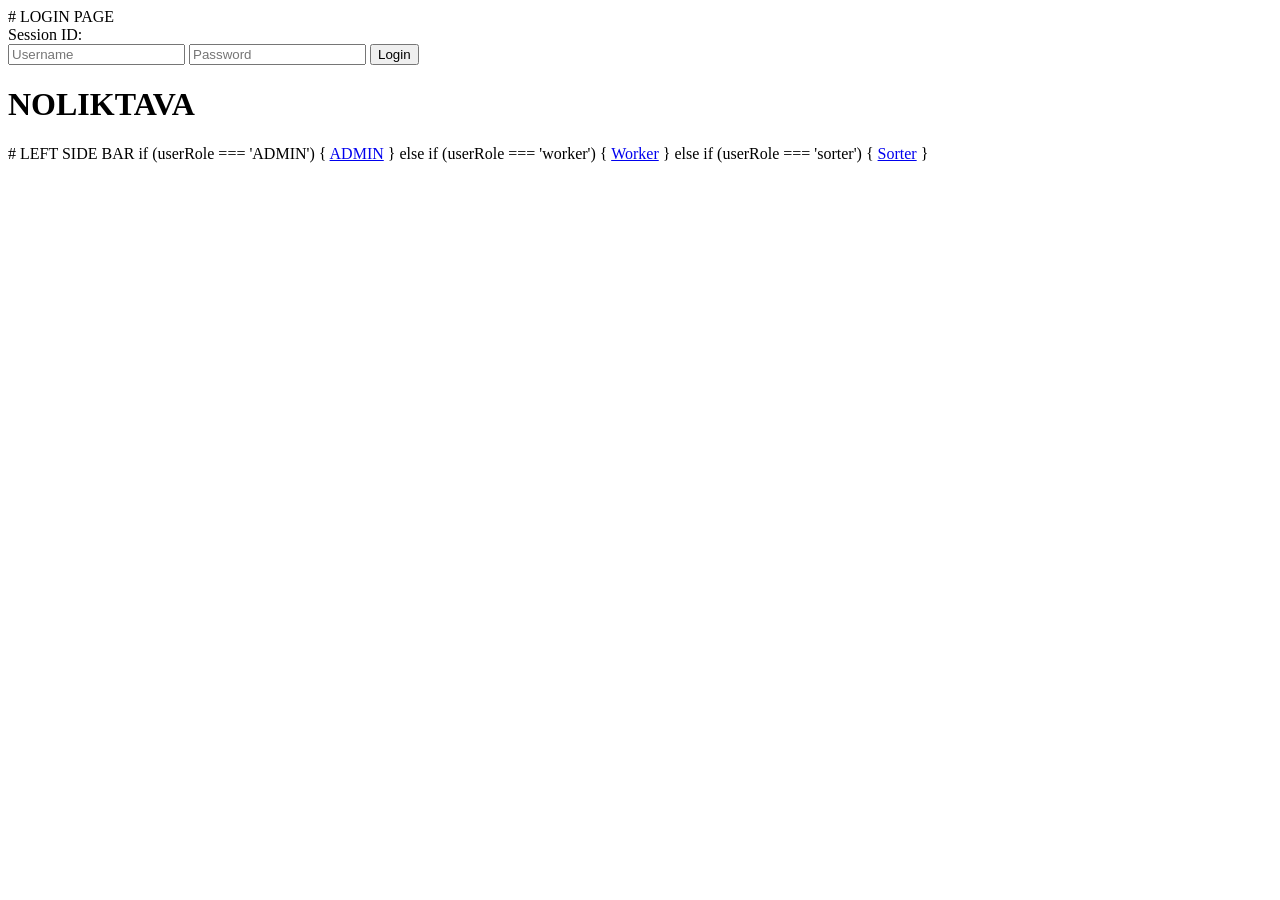
==== INDEX.html @ 9210faa2 "Add initial project files including HTML, CSS, JS, and launch configuration" ====
<!DOCTYPE html>
<html lang="en">
    <head>
        <meta charset="UTF-8" />
        <meta name="viewport" content="width=device-width, initial-scale=1.0" />
        <title>NOLIKTAVA</title>
        <link rel="stylesheet" href="CSS.css" />
    </head>
    <body>
        # LOGIN PAGE
        <div class="login-container">
            Session ID: <span id="sessionId"></span>
            <form id="loginForm">
                <input type="text" id="username" placeholder="Username" required />
                <input type="password" id="password" placeholder="Password" required />
                <button type="submit">Login</button>
            </form>
            <div id="loginError" class="error-message"></div>
        </div>
        
        <div class="container">
            <h1>NOLIKTAVA</h1>
            <div class="ADMIN">
            <div class="Worker">
            <div class="Sorter">
            # LEFT SIDE BAR
            if (userRole === 'ADMIN') {
                <a href="IMG\ADMIN.png">ADMIN</a>
            } else if (userRole === 'worker') {
                <a href="WORKER.png">Worker</a>
            } else if (userRole === 'sorter') {
                <a href="SORTER.png">Sorter</a>
            }
            </div>
            </div>
        </div>
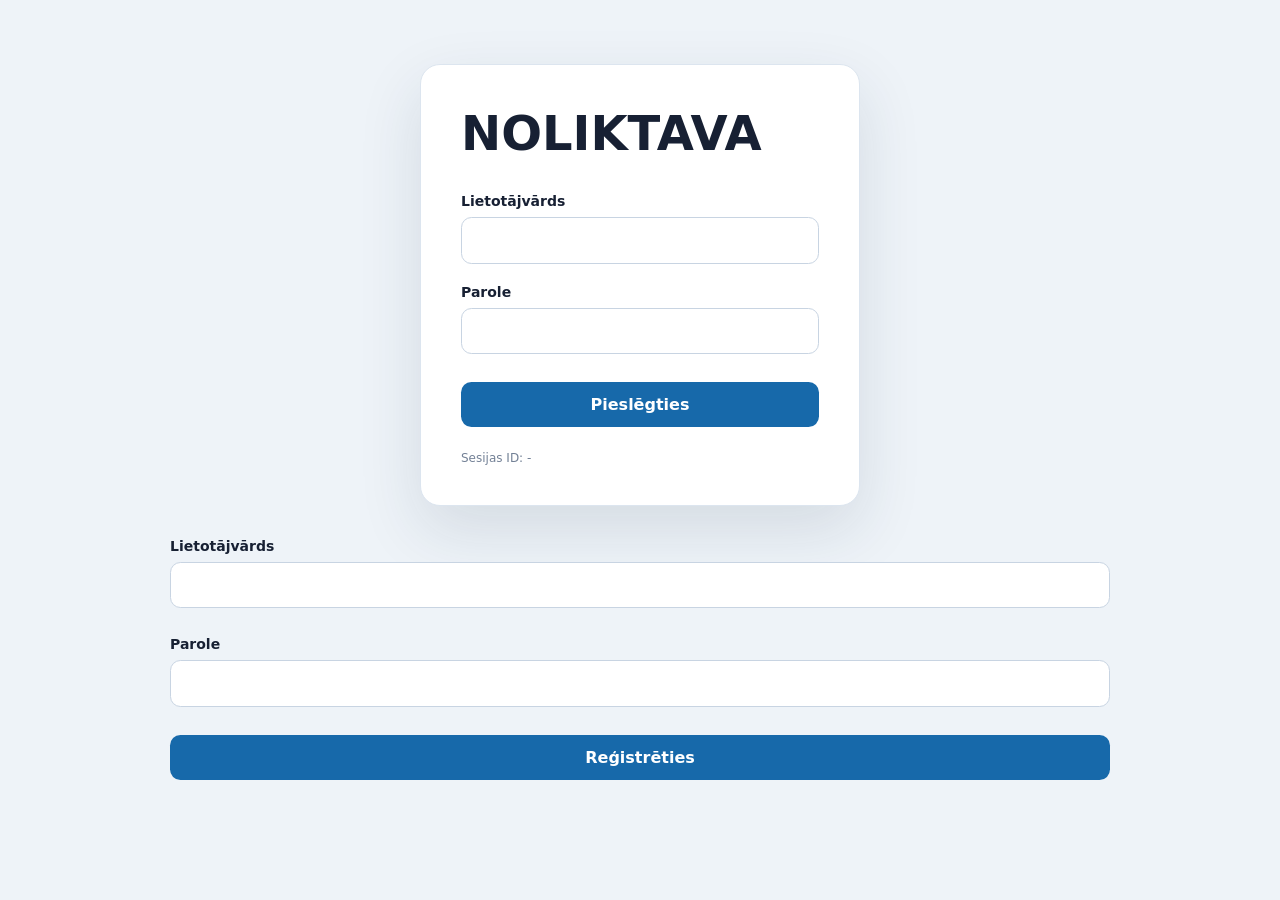
==== commit 1bc52c68: "Refactor login page and add role based navigation" ====
--- a/INDEX.html
+++ b/INDEX.html
@@ -1,36 +1,61 @@
 <!DOCTYPE html>
-<html lang="en">
+<html lang="lv">
     <head>
         <meta charset="UTF-8" />
         <meta name="viewport" content="width=device-width, initial-scale=1.0" />
-        <title>NOLIKTAVA</title>
+        <meta name="description" content="Noliktavas vadības sistēma" />
+        <title>Noliktava</title>
         <link rel="stylesheet" href="CSS.css" />
+        <script type="module" src="LOGIC.js" defer></script>
     </head>
     <body>
-        # LOGIN PAGE
-        <div class="login-container">
-            Session ID: <span id="sessionId"></span>
-            <form id="loginForm">
-                <input type="text" id="username" placeholder="Username" required />
-                <input type="password" id="password" placeholder="Password" required />
-                <button type="submit">Login</button>
-            </form>
-            <div id="loginError" class="error-message"></div>
-        </div>
-        
-        <div class="container">
-            <h1>NOLIKTAVA</h1>
-            <div class="ADMIN">
-            <div class="Worker">
-            <div class="Sorter">
-            # LEFT SIDE BAR
-            if (userRole === 'ADMIN') {
-                <a href="IMG\ADMIN.png">ADMIN</a>
-            } else if (userRole === 'worker') {
-                <a href="WORKER.png">Worker</a>
-            } else if (userRole === 'sorter') {
-                <a href="SORTER.png">Sorter</a>
-            }
-            </div>
-            </div>
-        </div>+        <main class="app-shell">
+            <section class="login-card" aria-labelledby="page-title">
+                <h1 id="page-title">NOLIKTAVA</h1>
+
+                <form id="loginForm" novalidate>
+                    <label for="username">Lietotājvārds</label>
+                    <input type="text" id="username" name="username" autocomplete="username" required />
+
+                    <label for="password">Parole</label>
+                    <input type="password" id="password" name="password" autocomplete="current-password" required />
+
+                    <button type="submit">Pieslēgties</button>
+                </form>
+
+                <p id="loginError" class="message error-message" role="alert" hidden></p>
+                <p class="session-label">Sesijas ID: <output id="sessionId">-</output></p>
+            </section>
+
+
+
+                <form id="REGISTER" .hidden = true, novalidate>
+                    <label for="registerUsername">Lietotājvārds</label>
+                    <input type="text" id="registerUsername" name="registerUsername" autocomplete="username" required />
+                    <if (!username || !password) {showError("Ievadiet lietotājvārdu un paroli.");return;}>  </if>
+                    <div id="registerError" class="message error-message" role="alert" hidden></div>
+
+                    <label for="registerPassword">Parole</label>
+                    <input type="password" id="registerPassword" name="registerPassword" autocomplete="current-password" required />
+
+                    <button type="submit">Reģistrēties</button>
+                </form>
+
+
+
+            <section id="dashboard" class="dashboard" aria-labelledby="dashboard-title" hidden>
+                <header class="dashboard-header">
+                    <div>
+                        <p class="eyebrow">Vadību Panelis</p>
+                        <h2 id="dashboard-title">Sveicināti, <span id="userName"></span>!</h2>
+                    </div>
+                    <button id="logoutButton" class="button-secondary" type="button">Izrakstīties</button>
+                </header>
+
+                <nav aria-label="Lomas izvēlne">
+                    <ul id="roleNavigation" class="role-grid"></ul>
+                </nav>
+            </section>
+        </main>
+    </body>
+</html>
--- a/CSS.css
+++ b/CSS.css
@@ -0,0 +1,212 @@
+:root {
+    color-scheme: light;
+    font-family: Inter, ui-sans-serif, system-ui, -apple-system, BlinkMacSystemFont, "Segoe UI", sans-serif;
+    color: #172033;
+    background: #eef3f8;
+    font-synthesis: none;
+}
+
+* {box-sizing: border-box;}
+
+body {
+    margin: 0;
+    min-width: 320px;
+}
+
+button,
+input {
+    font: inherit;
+}
+
+button {
+    border: 0;
+    border-radius: 0.65rem;
+    cursor: pointer;
+    font-weight: 700;
+    padding: 0.8rem 1rem;
+    transition: transform 160ms ease, box-shadow 160ms ease, background 160ms ease;
+}
+
+button:hover {
+    transform: translateY(-1px);
+}
+
+button:focus-visible,
+input:focus-visible {
+    outline: 3px solid #91c8ff;
+    outline-offset: 2px;
+}
+
+.app-shell {
+    margin: 0 auto;
+    max-width: 980px;
+    padding: 4rem 1.25rem;
+}
+
+.login-card,
+.dashboard {
+    background: #fff;
+    border: 1px solid #dce5ef;
+    border-radius: 1.25rem;
+    box-shadow: 0 1.5rem 4rem rgb(26 47 74 / 12%);
+}
+
+.login-card {
+    margin: 0 auto;
+    max-width: 440px;
+    padding: 2.5rem;
+}
+
+.eyebrow {
+    color: #2769a6;
+    font-size: 0.75rem;
+    font-weight: 800;
+    letter-spacing: 0.12em;
+    margin: 0 0 0.5rem;
+    text-transform: uppercase;
+}
+
+h1,
+h2,
+p {
+    margin-top: 0;
+}
+
+h1 {
+    font-size: clamp(2rem, 5vw, 3rem);
+    margin-bottom: 0.75rem;
+}
+
+h2 {
+    margin-bottom: 0;
+}
+
+.intro {
+    color: #58677b;
+    line-height: 1.6;
+}
+
+form {
+    display: grid;
+    gap: 0.5rem;
+    margin-top: 2rem;
+}
+
+label {
+    font-size: 0.875rem;
+    font-weight: 700;
+}
+
+input {
+    border: 1px solid #c8d4e2;
+    border-radius: 0.65rem;
+    margin-bottom: 0.75rem;
+    padding: 0.8rem 0.9rem;
+}
+
+form button {
+    background: #1769aa;
+    color: #fff;
+    margin-top: 0.5rem;
+}
+
+form button:hover {
+    background: #12598f;
+    box-shadow: 0 0.5rem 1rem rgb(23 105 170 / 22%);
+}
+
+.message {
+    border-radius: 0.5rem;
+    margin: 1rem 0 0;
+    padding: 0.75rem;
+}
+
+.error-message {
+    background: #fff0f0;
+    color: #a42626;
+}
+
+.session-label {
+    color: #738196;
+    font-size: 0.75rem;
+    margin: 1.5rem 0 0;
+}
+
+.dashboard {
+    padding: 2rem;
+}
+
+.dashboard-header {
+    align-items: flex-start;
+    border-bottom: 1px solid #e4eaf1;
+    display: flex;
+    gap: 1rem;
+    justify-content: space-between;
+    margin-bottom: 1.5rem;
+    padding-bottom: 1.5rem;
+}
+
+.button-secondary {
+    background: #edf2f7;
+    color: #34445a;
+}
+
+.role-grid {
+    display: grid;
+    gap: 1rem;
+    grid-template-columns: repeat(auto-fit, minmax(210px, 1fr));
+    list-style: none;
+    margin: 0;
+    padding: 0;
+}
+
+.role-card {
+    background: #f7fafd;
+    border: 1px solid #dce5ef;
+    border-radius: 0.9rem;
+    display: block;
+    height: 100%;
+    padding: 1.25rem;
+    text-decoration: none;
+}
+
+.role-card:hover {
+    border-color: #8db9dc;
+}
+
+.role-card img {
+    border-radius: 0.55rem;
+    display: block;
+    height: 120px;
+    margin-bottom: 1rem;
+    object-fit: cover;
+    width: 100%;
+}
+
+.role-card strong {
+    color: #1b2b41;
+    display: block;
+    margin-bottom: 0.4rem;
+}
+
+.role-card span {
+    color: #627186;
+    font-size: 0.9rem;
+    line-height: 1.45;
+}
+
+@media (max-width: 560px) {
+    .app-shell {
+        padding: 1.5rem 0.75rem;
+    }
+
+    .login-card,
+    .dashboard {
+        padding: 1.5rem;
+    }
+
+    .dashboard-header {
+        align-items: stretch;
+        flex-direction: column;
+    }
+}
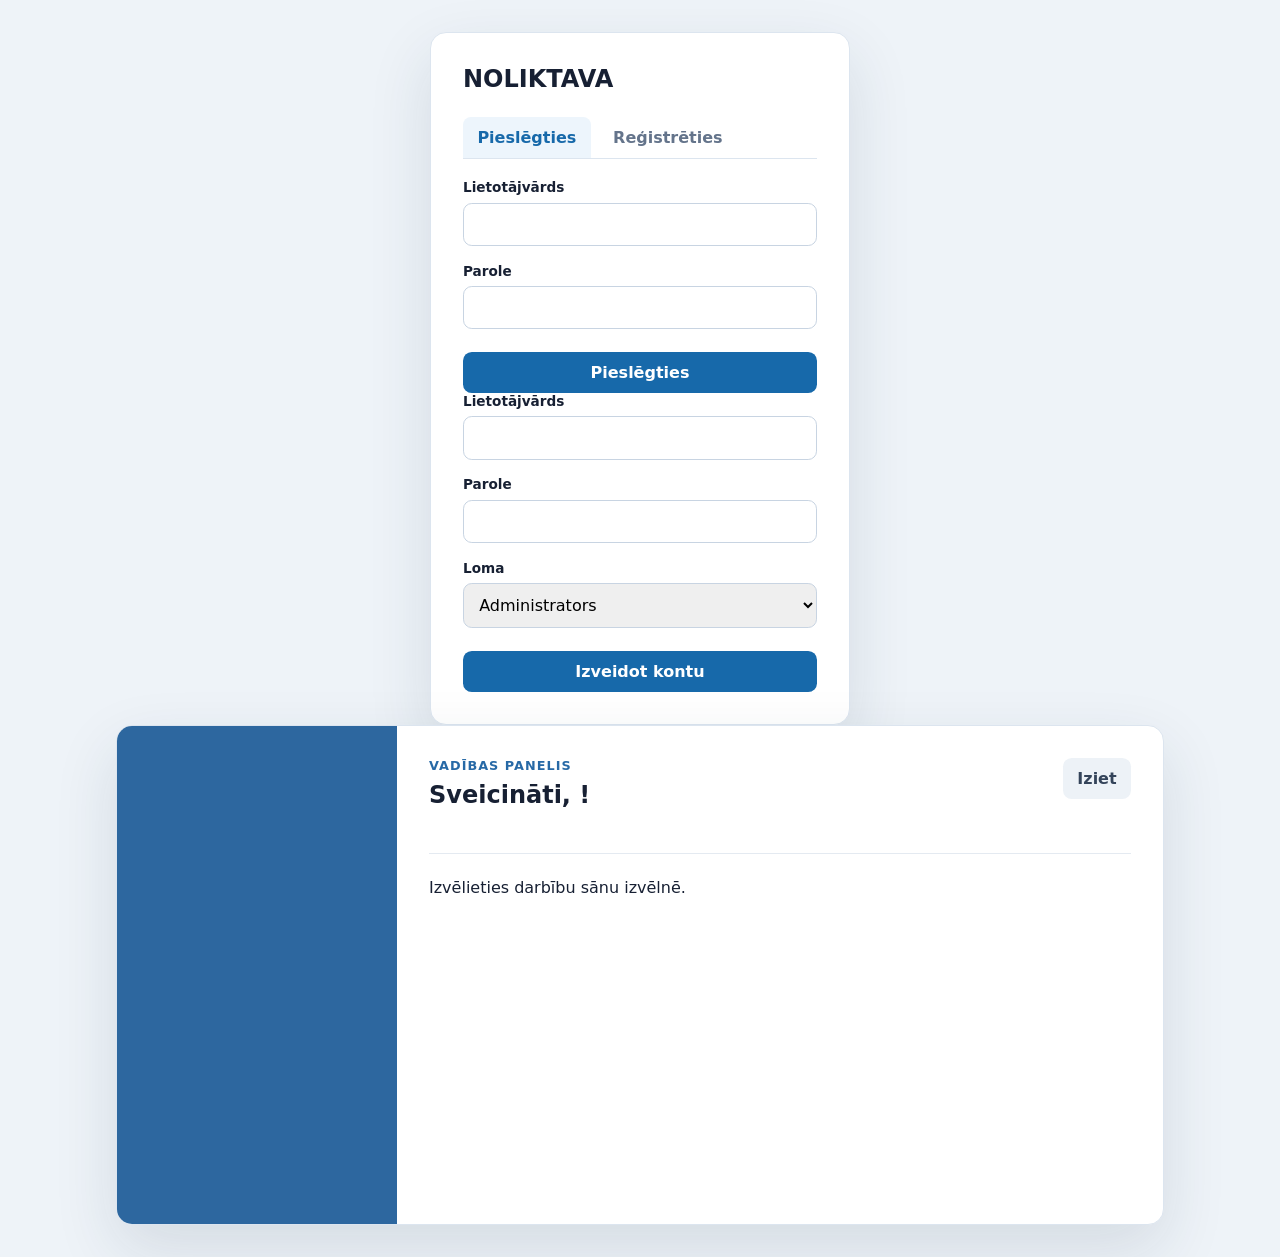
==== commit ed279ae8: "Added IndexedDB database + Registration saves users persistently in the browser database and PASW ar" ====
--- a/INDEX.html
+++ b/INDEX.html
@@ -10,52 +10,50 @@
     </head>
     <body>
         <main class="app-shell">
-            <section class="login-card" aria-labelledby="page-title">
-                <h1 id="page-title">NOLIKTAVA</h1>
-
-                <form id="loginForm" novalidate>
-                    <label for="username">Lietotājvārds</label>
-                    <input type="text" id="username" name="username" autocomplete="username" required />
-
-                    <label for="password">Parole</label>
-                    <input type="password" id="password" name="password" autocomplete="current-password" required />
-
+            <section id="authView" class="auth-card" aria-labelledby="pageTitle">
+                <h1 id="pageTitle">NOLIKTAVA</h1>
+                <div class="auth-tabs" role="tablist" aria-label="Autorizācija">
+                    <button class="tab-button active" id="loginTab" type="button" role="tab" aria-selected="true">Pieslēgties</button>
+                    <button class="tab-button" id="registerTab" type="button" role="tab" aria-selected="false">Reģistrēties</button>
+                </div>
+                <form id="loginForm" class="auth-form" novalidate>
+                    <label for="loginUsername">Lietotājvārds</label>
+                    <input type="text" id="loginUsername" name="username" autocomplete="username" required />
+                    <label for="loginPassword">Parole</label>
+                    <input type="password" id="loginPassword" name="password" autocomplete="current-password" required />
                     <button type="submit">Pieslēgties</button>
                 </form>
-
-                <p id="loginError" class="message error-message" role="alert" hidden></p>
-                <p class="session-label">Sesijas ID: <output id="sessionId">-</output></p>
+                <form id="registerForm" class="auth-form" hidden novalidate>
+                    <label for="registerUsername">Lietotājvārds</label>
+                    <input type="text" id="registerUsername" name="username" autocomplete="username" required minlength="3" />
+                    <label for="registerPassword">Parole</label>
+                    <input type="password" id="registerPassword" name="password" autocomplete="new-password" required minlength="6" />
+                    <label for="registerRole">Loma</label>
+                    <select id="registerRole" name="role" required></select>
+                    <button type="submit">Izveidot kontu</button>
+                </form>
+                <p id="authMessage" class="message" role="alert" hidden></p>
             </section>
 
-
-
-                <form id="REGISTER" .hidden = true, novalidate>
-                    <label for="registerUsername">Lietotājvārds</label>
-                    <input type="text" id="registerUsername" name="registerUsername" autocomplete="username" required />
-                    <if (!username || !password) {showError("Ievadiet lietotājvārdu un paroli.");return;}>  </if>
-                    <div id="registerError" class="message error-message" role="alert" hidden></div>
-
-                    <label for="registerPassword">Parole</label>
-                    <input type="password" id="registerPassword" name="registerPassword" autocomplete="current-password" required />
-
-                    <button type="submit">Reģistrēties</button>
-                </form>
-
-
-
-            <section id="dashboard" class="dashboard" aria-labelledby="dashboard-title" hidden>
-                <header class="dashboard-header">
-                    <div>
-                        <p class="eyebrow">Vadību Panelis</p>
-                        <h2 id="dashboard-title">Sveicināti, <span id="userName"></span>!</h2>
-                    </div>
-                    <button id="logoutButton" class="button-secondary" type="button">Izrakstīties</button>
-                </header>
-
-                <nav aria-label="Lomas izvēlne">
-                    <ul id="roleNavigation" class="role-grid"></ul>
-                </nav>
+            <section id="dashboard" class="dashboard" hidden aria-labelledby="dashboardTitle">
+                <aside class="sidebar">
+                    <img id="roleImage" class="role-image" alt="" />
+                    <nav aria-label="Lomas izvēlne">
+                        <ul id="sidebarNavigation"></ul>
+                    </nav>
+                </aside>
+                <div class="dashboard-content">
+                    <header class="dashboard-header">
+                        <div>
+                            <p class="eyebrow">Vadības panelis</p>
+                            <h2 id="dashboardTitle">Sveicināti, <span id="userName"></span>!</h2>
+                            <p id="roleName" class="role-name"></p>
+                        </div>
+                        <button id="logoutButton" class="button-secondary" type="button">Iziet</button>
+                    </header>
+                    <p id="dashboardMessage">Izvēlieties darbību sānu izvēlnē.</p>
+                </div>
             </section>
         </main>
     </body>
-</html>+</html>
--- a/CSS.css
+++ b/CSS.css
@@ -1,212 +1,34 @@
-:root {
-    color-scheme: light;
-    font-family: Inter, ui-sans-serif, system-ui, -apple-system, BlinkMacSystemFont, "Segoe UI", sans-serif;
-    color: #172033;
-    background: #eef3f8;
-    font-synthesis: none;
-}
-
-* {box-sizing: border-box;}
-
-body {
-    margin: 0;
-    min-width: 320px;
-}
-
-button,
-input {
-    font: inherit;
-}
-
-button {
-    border: 0;
-    border-radius: 0.65rem;
-    cursor: pointer;
-    font-weight: 700;
-    padding: 0.8rem 1rem;
-    transition: transform 160ms ease, box-shadow 160ms ease, background 160ms ease;
-}
-
-button:hover {
-    transform: translateY(-1px);
-}
-
-button:focus-visible,
-input:focus-visible {
-    outline: 3px solid #91c8ff;
-    outline-offset: 2px;
-}
-
-.app-shell {
-    margin: 0 auto;
-    max-width: 980px;
-    padding: 4rem 1.25rem;
-}
-
-.login-card,
-.dashboard {
-    background: #fff;
-    border: 1px solid #dce5ef;
-    border-radius: 1.25rem;
-    box-shadow: 0 1.5rem 4rem rgb(26 47 74 / 12%);
-}
-
-.login-card {
-    margin: 0 auto;
-    max-width: 440px;
-    padding: 2.5rem;
-}
-
-.eyebrow {
-    color: #2769a6;
-    font-size: 0.75rem;
-    font-weight: 800;
-    letter-spacing: 0.12em;
-    margin: 0 0 0.5rem;
-    text-transform: uppercase;
-}
-
-h1,
-h2,
-p {
-    margin-top: 0;
-}
-
-h1 {
-    font-size: clamp(2rem, 5vw, 3rem);
-    margin-bottom: 0.75rem;
-}
-
-h2 {
-    margin-bottom: 0;
-}
-
-.intro {
-    color: #58677b;
-    line-height: 1.6;
-}
-
-form {
-    display: grid;
-    gap: 0.5rem;
-    margin-top: 2rem;
-}
-
-label {
-    font-size: 0.875rem;
-    font-weight: 700;
-}
-
-input {
-    border: 1px solid #c8d4e2;
-    border-radius: 0.65rem;
-    margin-bottom: 0.75rem;
-    padding: 0.8rem 0.9rem;
-}
-
-form button {
-    background: #1769aa;
-    color: #fff;
-    margin-top: 0.5rem;
-}
-
-form button:hover {
-    background: #12598f;
-    box-shadow: 0 0.5rem 1rem rgb(23 105 170 / 22%);
-}
-
-.message {
-    border-radius: 0.5rem;
-    margin: 1rem 0 0;
-    padding: 0.75rem;
-}
-
-.error-message {
-    background: #fff0f0;
-    color: #a42626;
-}
-
-.session-label {
-    color: #738196;
-    font-size: 0.75rem;
-    margin: 1.5rem 0 0;
-}
-
-.dashboard {
-    padding: 2rem;
-}
-
-.dashboard-header {
-    align-items: flex-start;
-    border-bottom: 1px solid #e4eaf1;
-    display: flex;
-    gap: 1rem;
-    justify-content: space-between;
-    margin-bottom: 1.5rem;
-    padding-bottom: 1.5rem;
-}
-
-.button-secondary {
-    background: #edf2f7;
-    color: #34445a;
-}
-
-.role-grid {
-    display: grid;
-    gap: 1rem;
-    grid-template-columns: repeat(auto-fit, minmax(210px, 1fr));
-    list-style: none;
-    margin: 0;
-    padding: 0;
-}
-
-.role-card {
-    background: #f7fafd;
-    border: 1px solid #dce5ef;
-    border-radius: 0.9rem;
-    display: block;
-    height: 100%;
-    padding: 1.25rem;
-    text-decoration: none;
-}
-
-.role-card:hover {
-    border-color: #8db9dc;
-}
-
-.role-card img {
-    border-radius: 0.55rem;
-    display: block;
-    height: 120px;
-    margin-bottom: 1rem;
-    object-fit: cover;
-    width: 100%;
-}
-
-.role-card strong {
-    color: #1b2b41;
-    display: block;
-    margin-bottom: 0.4rem;
-}
-
-.role-card span {
-    color: #627186;
-    font-size: 0.9rem;
-    line-height: 1.45;
-}
-
-@media (max-width: 560px) {
-    .app-shell {
-        padding: 1.5rem 0.75rem;
-    }
-
-    .login-card,
-    .dashboard {
-        padding: 1.5rem;
-    }
-
-    .dashboard-header {
-        align-items: stretch;
-        flex-direction: column;
-    }
-}
+:root { color-scheme: light; font-family: Inter, ui-sans-serif, system-ui, sans-serif; color: #172033; background: #eef3f8; font-synthesis: none; }
+* { box-sizing: border-box; }
+body { margin: 0; min-width: 320px; }
+button, input, select { font: inherit; }
+button { border: 0; border-radius: .55rem; cursor: pointer; font-weight: 700; padding: .7rem .9rem; }
+button:focus-visible, input:focus-visible, select:focus-visible, a:focus-visible { outline: 3px solid #91c8ff; outline-offset: 2px; }
+.app-shell { margin: 0 auto; max-width: 1080px; padding: 2rem 1rem; }
+.auth-card, .dashboard { background: #fff; border: 1px solid #dce5ef; border-radius: 1rem; box-shadow: 0 1.5rem 4rem rgb(26 47 74 / 12%); }
+.auth-card { margin: 0 auto; max-width: 420px; padding: 2rem; }
+h1 { margin: 0 0 1.5rem; }
+h2, p { margin-top: 0; }
+.auth-tabs { border-bottom: 1px solid #dce5ef; display: flex; gap: .5rem; margin-bottom: 1.25rem; }
+.tab-button { background: transparent; border-radius: .5rem .5rem 0 0; color: #64748b; }
+.tab-button.active { background: #edf5fc; color: #1769aa; }
+.auth-form { display: grid; gap: .45rem; }
+.auth-form label { font-size: .85rem; font-weight: 700; }
+.auth-form input, .auth-form select { border: 1px solid #c8d4e2; border-radius: .55rem; margin-bottom: .6rem; padding: .7rem; }
+.auth-form button { background: #1769aa; color: #fff; margin-top: .35rem; }
+.message { border-radius: .5rem; margin: 1rem 0 0; padding: .7rem; }
+.error { background: #fff0f0; color: #a42626; }
+.success { background: #edf9f0; color: #20733a; }
+.dashboard { display: grid; grid-template-columns: 280px minmax(0, 1fr); min-height: 500px; overflow: hidden; }
+.sidebar { background: #2d679f; color: #fff; padding: 1rem; }
+.role-image { border-bottom: 1px solid rgb(255 255 255 / 80%); display: block; height: auto; margin: 0 auto 1.25rem; max-width: 100%; }
+.sidebar ul { list-style: none; margin: 0; padding: 0; }
+.sidebar a { color: #fff; display: block; font-size: 1rem; overflow: hidden; padding: .75rem .4rem; text-decoration: none; text-overflow: ellipsis; white-space: nowrap; }
+.sidebar a:hover { background: rgb(255 255 255 / 12%); border-radius: .4rem; }
+.dashboard-content { min-width: 0; padding: 2rem; }
+.dashboard-header { align-items: flex-start; border-bottom: 1px solid #e4eaf1; display: flex; gap: 1rem; justify-content: space-between; margin-bottom: 1.5rem; padding-bottom: 1.5rem; }
+.eyebrow, .role-name { color: #2769a6; font-size: .8rem; font-weight: 800; letter-spacing: .08em; margin-bottom: .5rem; text-transform: uppercase; }
+.role-name { color: #64748b; letter-spacing: normal; }
+.button-secondary { background: #edf2f7; color: #34445a; white-space: nowrap; }
+@media (max-width: 680px) { .app-shell { padding: 1rem .5rem; } .dashboard { grid-template-columns: 190px minmax(0, 1fr); } .dashboard-content { padding: 1rem; } .dashboard-header { flex-direction: column; } h2 { font-size: 1.2rem; white-space: nowrap; } }
+@media (max-width: 480px) { .dashboard { grid-template-columns: 150px minmax(0, 1fr); } .sidebar { padding: .5rem; } .sidebar a { font-size: .78rem; padding: .65rem .25rem; } .dashboard-content { padding: .75rem; } }
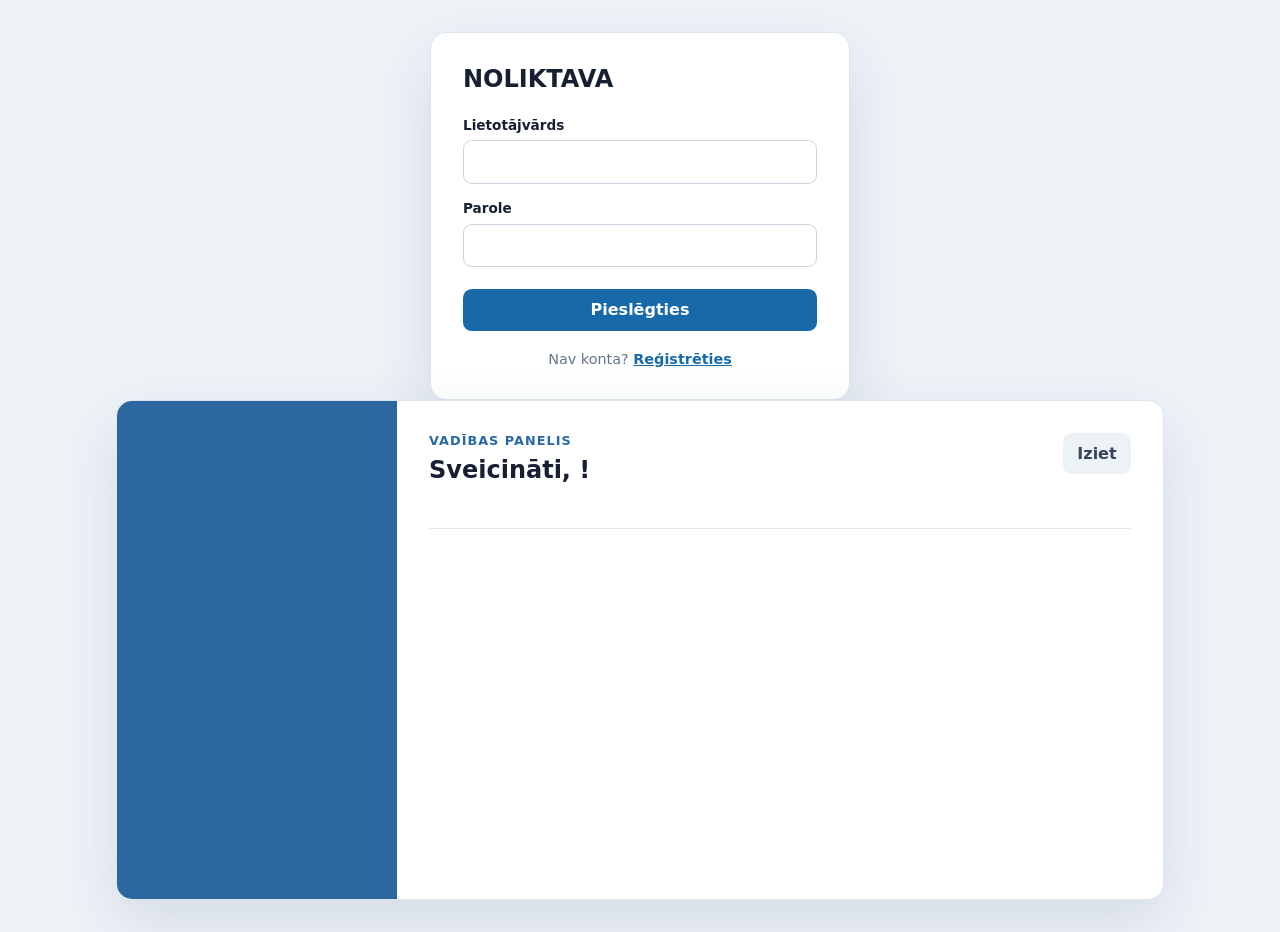
==== commit 094d7555: "Implement user registration and login functionality with IndexedDB support" ====
--- a/INDEX.html
+++ b/INDEX.html
@@ -3,19 +3,14 @@
     <head>
         <meta charset="UTF-8" />
         <meta name="viewport" content="width=device-width, initial-scale=1.0" />
-        <meta name="description" content="Noliktavas vadības sistēma" />
         <title>Noliktava</title>
         <link rel="stylesheet" href="CSS.css" />
         <script type="module" src="LOGIC.js" defer></script>
     </head>
     <body>
         <main class="app-shell">
-            <section id="authView" class="auth-card" aria-labelledby="pageTitle">
+            <section id="loginView" class="auth-card" aria-labelledby="pageTitle">
                 <h1 id="pageTitle">NOLIKTAVA</h1>
-                <div class="auth-tabs" role="tablist" aria-label="Autorizācija">
-                    <button class="tab-button active" id="loginTab" type="button" role="tab" aria-selected="true">Pieslēgties</button>
-                    <button class="tab-button" id="registerTab" type="button" role="tab" aria-selected="false">Reģistrēties</button>
-                </div>
                 <form id="loginForm" class="auth-form" novalidate>
                     <label for="loginUsername">Lietotājvārds</label>
                     <input type="text" id="loginUsername" name="username" autocomplete="username" required />
@@ -23,16 +18,8 @@
                     <input type="password" id="loginPassword" name="password" autocomplete="current-password" required />
                     <button type="submit">Pieslēgties</button>
                 </form>
-                <form id="registerForm" class="auth-form" hidden novalidate>
-                    <label for="registerUsername">Lietotājvārds</label>
-                    <input type="text" id="registerUsername" name="username" autocomplete="username" required minlength="3" />
-                    <label for="registerPassword">Parole</label>
-                    <input type="password" id="registerPassword" name="password" autocomplete="new-password" required minlength="6" />
-                    <label for="registerRole">Loma</label>
-                    <select id="registerRole" name="role" required></select>
-                    <button type="submit">Izveidot kontu</button>
-                </form>
-                <p id="authMessage" class="message" role="alert" hidden></p>
+                <p id="loginMessage" class="message" role="alert" hidden></p>
+                <p class="auth-link">Nav konta? <a href="REGISTER.html">Reģistrēties</a></p>
             </section>
 
             <section id="dashboard" class="dashboard" hidden aria-labelledby="dashboardTitle">
@@ -51,7 +38,6 @@
                         </div>
                         <button id="logoutButton" class="button-secondary" type="button">Iziet</button>
                     </header>
-                    <p id="dashboardMessage">Izvēlieties darbību sānu izvēlnē.</p>
                 </div>
             </section>
         </main>
--- a/CSS.css
+++ b/CSS.css
@@ -9,9 +9,6 @@
 .auth-card { margin: 0 auto; max-width: 420px; padding: 2rem; }
 h1 { margin: 0 0 1.5rem; }
 h2, p { margin-top: 0; }
-.auth-tabs { border-bottom: 1px solid #dce5ef; display: flex; gap: .5rem; margin-bottom: 1.25rem; }
-.tab-button { background: transparent; border-radius: .5rem .5rem 0 0; color: #64748b; }
-.tab-button.active { background: #edf5fc; color: #1769aa; }
 .auth-form { display: grid; gap: .45rem; }
 .auth-form label { font-size: .85rem; font-weight: 700; }
 .auth-form input, .auth-form select { border: 1px solid #c8d4e2; border-radius: .55rem; margin-bottom: .6rem; padding: .7rem; }
@@ -19,6 +16,8 @@
 .message { border-radius: .5rem; margin: 1rem 0 0; padding: .7rem; }
 .error { background: #fff0f0; color: #a42626; }
 .success { background: #edf9f0; color: #20733a; }
+.auth-link { color: #64748b; font-size: .9rem; margin: 1.25rem 0 0; text-align: center; }
+.auth-link a { color: #1769aa; font-weight: 700; }
 .dashboard { display: grid; grid-template-columns: 280px minmax(0, 1fr); min-height: 500px; overflow: hidden; }
 .sidebar { background: #2d679f; color: #fff; padding: 1rem; }
 .role-image { border-bottom: 1px solid rgb(255 255 255 / 80%); display: block; height: auto; margin: 0 auto 1.25rem; max-width: 100%; }
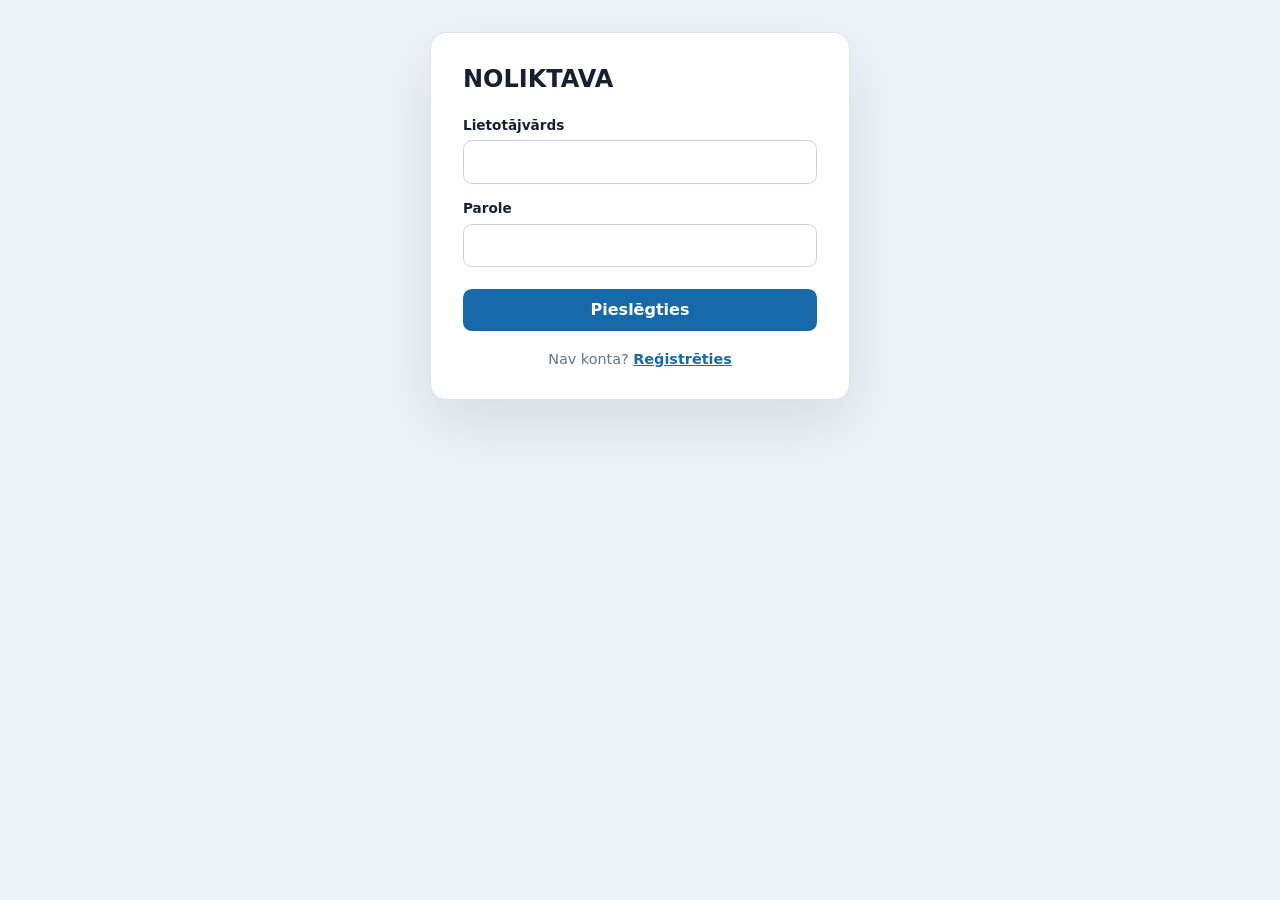
==== commit c1225b02: "Update launch configuration, enhance CSS styles, and improve HTML structure; add server task and rol" ====
--- a/INDEX.html
+++ b/INDEX.html
@@ -24,7 +24,7 @@
 
             <section id="dashboard" class="dashboard" hidden aria-labelledby="dashboardTitle">
                 <aside class="sidebar">
-                    <img id="roleImage" class="role-image" alt="" />
+                    <div class="sidebar-brand"><span aria-hidden="true">⌂</span>STASH</div>
                     <nav aria-label="Lomas izvēlne">
                         <ul id="sidebarNavigation"></ul>
                     </nav>
--- a/CSS.css
+++ b/CSS.css
@@ -1,5 +1,6 @@
 :root { color-scheme: light; font-family: Inter, ui-sans-serif, system-ui, sans-serif; color: #172033; background: #eef3f8; font-synthesis: none; }
 * { box-sizing: border-box; }
+[hidden] { display: none !important; }
 body { margin: 0; min-width: 320px; }
 button, input, select { font: inherit; }
 button { border: 0; border-radius: .55rem; cursor: pointer; font-weight: 700; padding: .7rem .9rem; }
@@ -20,9 +21,11 @@
 .auth-link a { color: #1769aa; font-weight: 700; }
 .dashboard { display: grid; grid-template-columns: 280px minmax(0, 1fr); min-height: 500px; overflow: hidden; }
 .sidebar { background: #2d679f; color: #fff; padding: 1rem; }
-.role-image { border-bottom: 1px solid rgb(255 255 255 / 80%); display: block; height: auto; margin: 0 auto 1.25rem; max-width: 100%; }
+.sidebar-brand { border-bottom: 1px solid rgb(255 255 255 / 80%); font-family: Georgia, serif; font-size: 1.7rem; font-weight: 700; letter-spacing: -.08em; margin-bottom: 1.25rem; padding: .35rem 0 1.25rem; text-align: center; }
+.sidebar-brand span { font-family: sans-serif; font-size: 1.5rem; margin-right: .1rem; }
 .sidebar ul { list-style: none; margin: 0; padding: 0; }
-.sidebar a { color: #fff; display: block; font-size: 1rem; overflow: hidden; padding: .75rem .4rem; text-decoration: none; text-overflow: ellipsis; white-space: nowrap; }
+.sidebar a { align-items: center; color: #fff; display: flex; font-size: 1rem; gap: .8rem; overflow: hidden; padding: .75rem .4rem; text-decoration: none; text-overflow: ellipsis; white-space: nowrap; }
+.menu-icon { fill: none; flex: 0 0 1.25rem; height: 1.25rem; stroke: currentColor; stroke-linecap: round; stroke-linejoin: round; stroke-width: 1.8; width: 1.25rem; }
 .sidebar a:hover { background: rgb(255 255 255 / 12%); border-radius: .4rem; }
 .dashboard-content { min-width: 0; padding: 2rem; }
 .dashboard-header { align-items: flex-start; border-bottom: 1px solid #e4eaf1; display: flex; gap: 1rem; justify-content: space-between; margin-bottom: 1.5rem; padding-bottom: 1.5rem; }
@@ -30,4 +33,4 @@
 .role-name { color: #64748b; letter-spacing: normal; }
 .button-secondary { background: #edf2f7; color: #34445a; white-space: nowrap; }
 @media (max-width: 680px) { .app-shell { padding: 1rem .5rem; } .dashboard { grid-template-columns: 190px minmax(0, 1fr); } .dashboard-content { padding: 1rem; } .dashboard-header { flex-direction: column; } h2 { font-size: 1.2rem; white-space: nowrap; } }
-@media (max-width: 480px) { .dashboard { grid-template-columns: 150px minmax(0, 1fr); } .sidebar { padding: .5rem; } .sidebar a { font-size: .78rem; padding: .65rem .25rem; } .dashboard-content { padding: .75rem; } }
+@media (max-width: 480px) { .dashboard { grid-template-columns: 150px minmax(0, 1fr); } .sidebar { padding: .5rem; } .sidebar a { font-size: .78rem; gap: .45rem; padding: .65rem .25rem; } .sidebar-brand { font-size: 1.35rem; } .dashboard-content { padding: .75rem; } }
